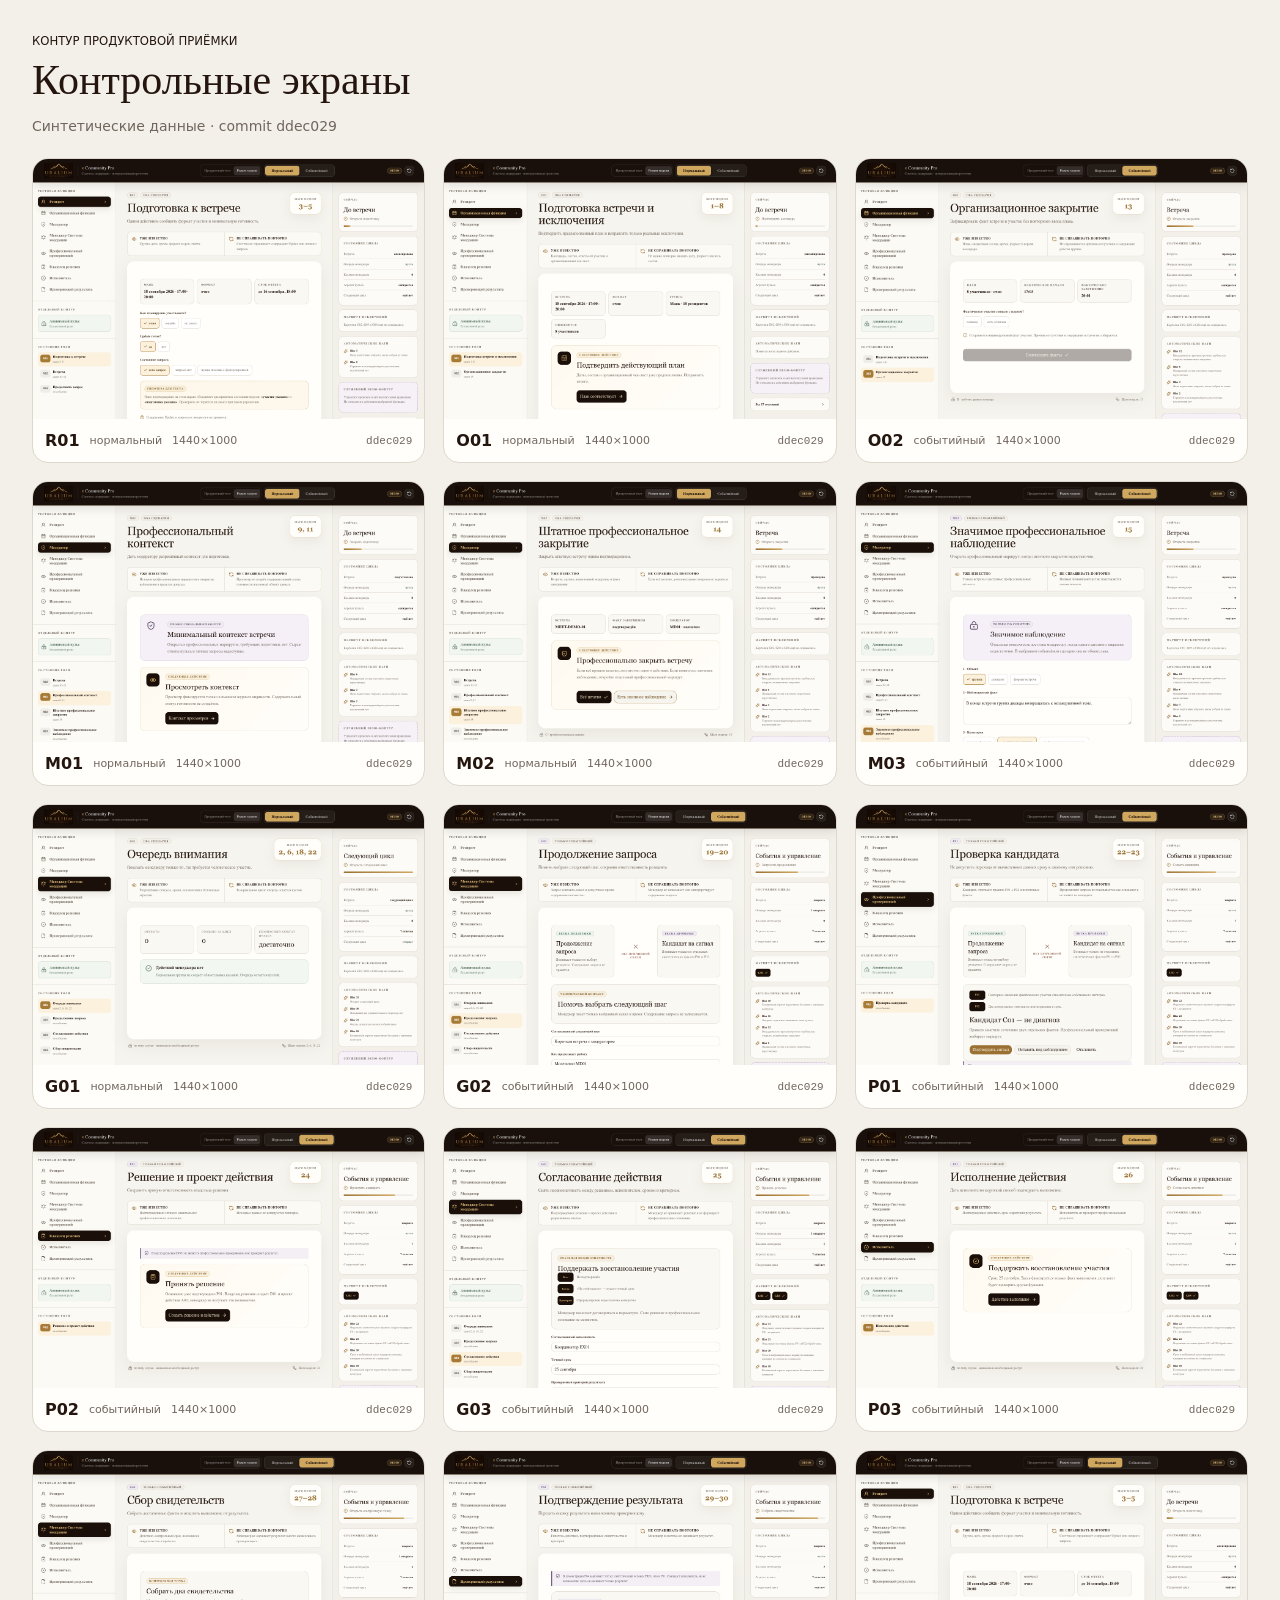
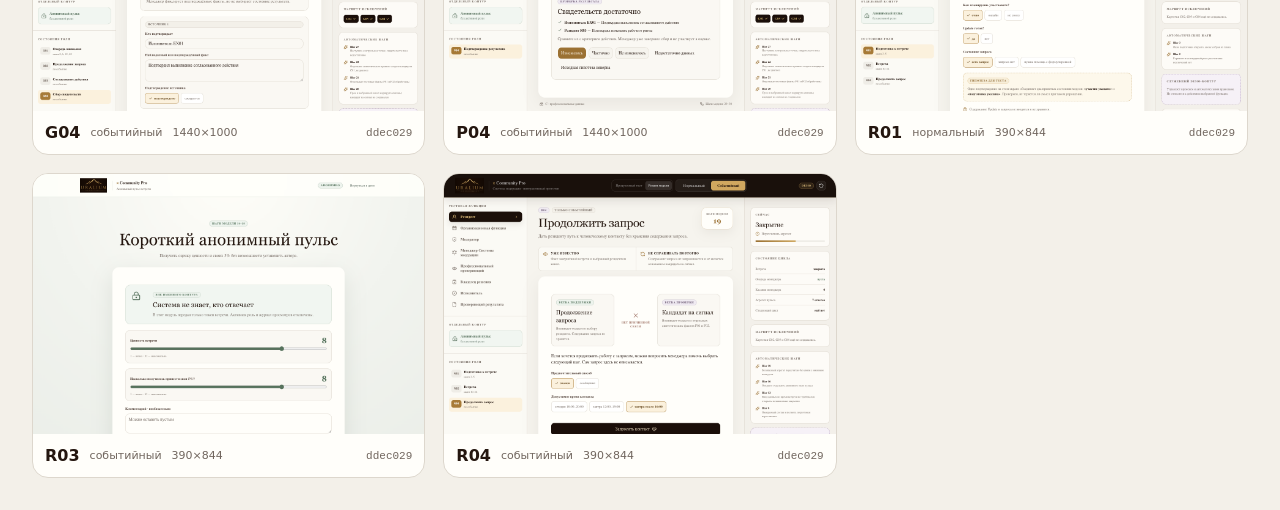
==== review/index.html @ 51c95e65 "Publish guided product test prototype" ====
<!doctype html><html lang="ru"><meta charset="utf-8"><meta name="viewport" content="width=device-width,initial-scale=1"><title>Community Pro · контрольные экраны</title><style>body{margin:0;background:#f3f0e9;color:#24160f;font:14px system-ui;padding:32px}header{max-width:1400px;margin:auto auto 24px}h1{font:42px Georgia;margin:8px 0}p{color:#71665e}.grid{display:grid;grid-template-columns:repeat(auto-fit,minmax(320px,1fr));gap:18px;max-width:1400px;margin:auto}article{background:#fffefa;border:1px solid #ddd7cd;border-radius:16px;overflow:hidden}img{display:block;width:100%;height:260px;object-fit:cover;object-position:top}article div{display:flex;gap:10px;align-items:center;padding:12px}article b{font-size:16px}article span,code{color:#71665e;font-size:11px}code{margin-left:auto}</style><header><small>КОНТУР ПРОДУКТОВОЙ ПРИЁМКИ</small><h1>Контрольные экраны</h1><p>Синтетические данные · commit ddec029</p></header><main class="grid"><article><a href="screens/latest/desktop-R01.png"><img src="screens/latest/desktop-R01.png" alt="R01"></a><div><b>R01</b><span>нормальный</span><span>1440×1000</span><code>ddec029</code></div></article><article><a href="screens/latest/desktop-O01.png"><img src="screens/latest/desktop-O01.png" alt="O01"></a><div><b>O01</b><span>нормальный</span><span>1440×1000</span><code>ddec029</code></div></article><article><a href="screens/latest/desktop-O02.png"><img src="screens/latest/desktop-O02.png" alt="O02"></a><div><b>O02</b><span>событийный</span><span>1440×1000</span><code>ddec029</code></div></article><article><a href="screens/latest/desktop-M01.png"><img src="screens/latest/desktop-M01.png" alt="M01"></a><div><b>M01</b><span>нормальный</span><span>1440×1000</span><code>ddec029</code></div></article><article><a href="screens/latest/desktop-M02.png"><img src="screens/latest/desktop-M02.png" alt="M02"></a><div><b>M02</b><span>нормальный</span><span>1440×1000</span><code>ddec029</code></div></article><article><a href="screens/latest/desktop-M03.png"><img src="screens/latest/desktop-M03.png" alt="M03"></a><div><b>M03</b><span>событийный</span><span>1440×1000</span><code>ddec029</code></div></article><article><a href="screens/latest/desktop-G01.png"><img src="screens/latest/desktop-G01.png" alt="G01"></a><div><b>G01</b><span>нормальный</span><span>1440×1000</span><code>ddec029</code></div></article><article><a href="screens/latest/desktop-G02.png"><img src="screens/latest/desktop-G02.png" alt="G02"></a><div><b>G02</b><span>событийный</span><span>1440×1000</span><code>ddec029</code></div></article><article><a href="screens/latest/desktop-P01.png"><img src="screens/latest/desktop-P01.png" alt="P01"></a><div><b>P01</b><span>событийный</span><span>1440×1000</span><code>ddec029</code></div></article><article><a href="screens/latest/desktop-P02.png"><img src="screens/latest/desktop-P02.png" alt="P02"></a><div><b>P02</b><span>событийный</span><span>1440×1000</span><code>ddec029</code></div></article><article><a href="screens/latest/desktop-G03.png"><img src="screens/latest/desktop-G03.png" alt="G03"></a><div><b>G03</b><span>событийный</span><span>1440×1000</span><code>ddec029</code></div></article><article><a href="screens/latest/desktop-P03.png"><img src="screens/latest/desktop-P03.png" alt="P03"></a><div><b>P03</b><span>событийный</span><span>1440×1000</span><code>ddec029</code></div></article><article><a href="screens/latest/desktop-G04.png"><img src="screens/latest/desktop-G04.png" alt="G04"></a><div><b>G04</b><span>событийный</span><span>1440×1000</span><code>ddec029</code></div></article><article><a href="screens/latest/desktop-P04.png"><img src="screens/latest/desktop-P04.png" alt="P04"></a><div><b>P04</b><span>событийный</span><span>1440×1000</span><code>ddec029</code></div></article><article><a href="screens/latest/mobile-R01.png"><img src="screens/latest/mobile-R01.png" alt="R01"></a><div><b>R01</b><span>нормальный</span><span>390×844</span><code>ddec029</code></div></article><article><a href="screens/latest/mobile-R03.png"><img src="screens/latest/mobile-R03.png" alt="R03"></a><div><b>R03</b><span>событийный</span><span>390×844</span><code>ddec029</code></div></article><article><a href="screens/latest/mobile-R04.png"><img src="screens/latest/mobile-R04.png" alt="R04"></a><div><b>R04</b><span>событийный</span><span>390×844</span><code>ddec029</code></div></article></main></html>
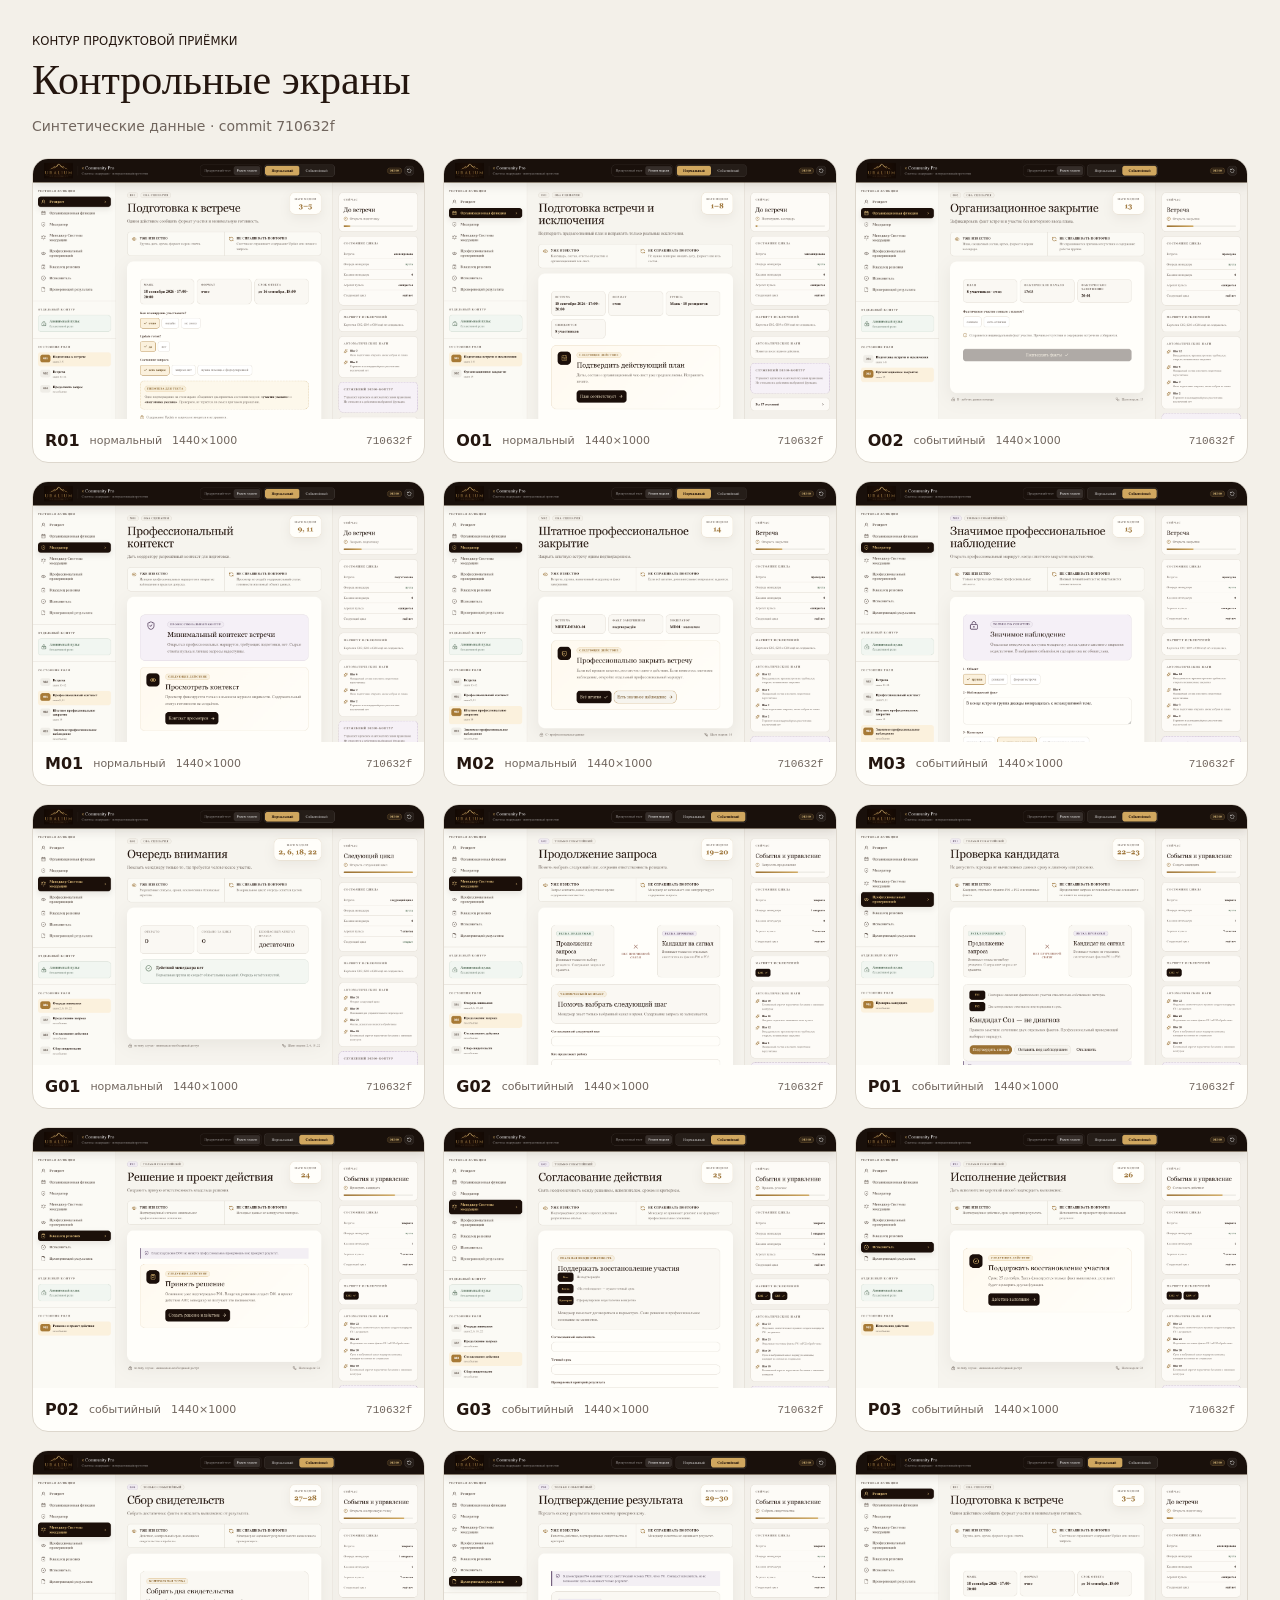
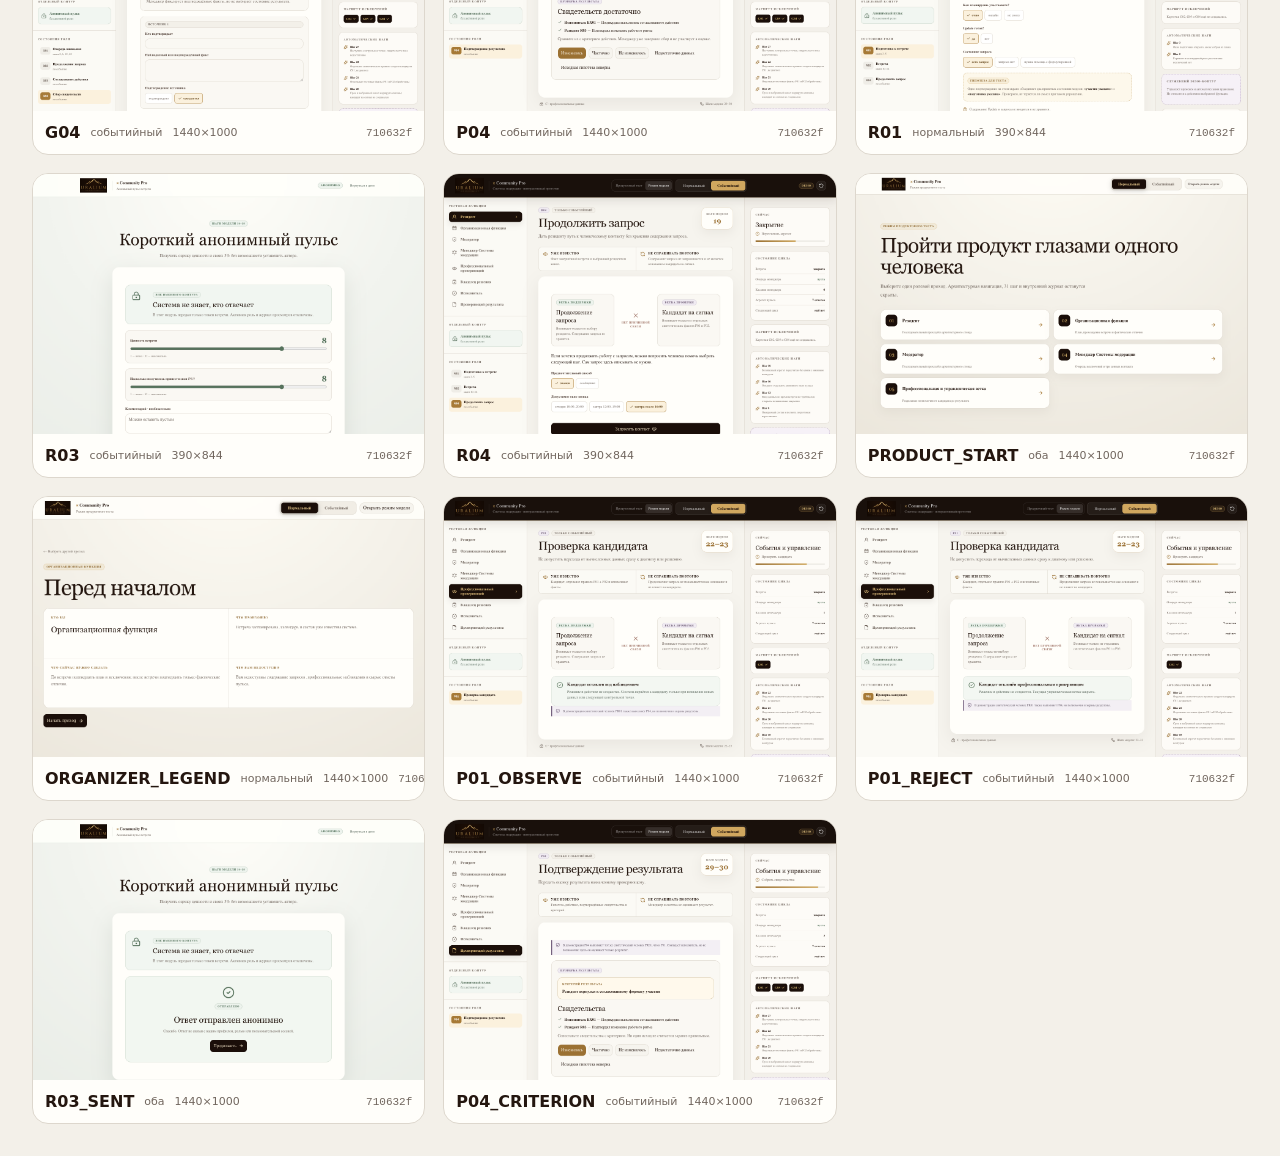
==== commit d14381e1: "Publish final manual-test corrections" ====
--- a/review/index.html
+++ b/review/index.html
@@ -1 +1 @@
-<!doctype html><html lang="ru"><meta charset="utf-8"><meta name="viewport" content="width=device-width,initial-scale=1"><title>Community Pro · контрольные экраны</title><style>body{margin:0;background:#f3f0e9;color:#24160f;font:14px system-ui;padding:32px}header{max-width:1400px;margin:auto auto 24px}h1{font:42px Georgia;margin:8px 0}p{color:#71665e}.grid{display:grid;grid-template-columns:repeat(auto-fit,minmax(320px,1fr));gap:18px;max-width:1400px;margin:auto}article{background:#fffefa;border:1px solid #ddd7cd;border-radius:16px;overflow:hidden}img{display:block;width:100%;height:260px;object-fit:cover;object-position:top}article div{display:flex;gap:10px;align-items:center;padding:12px}article b{font-size:16px}article span,code{color:#71665e;font-size:11px}code{margin-left:auto}</style><header><small>КОНТУР ПРОДУКТОВОЙ ПРИЁМКИ</small><h1>Контрольные экраны</h1><p>Синтетические данные · commit ddec029</p></header><main class="grid"><article><a href="screens/latest/desktop-R01.png"><img src="screens/latest/desktop-R01.png" alt="R01"></a><div><b>R01</b><span>нормальный</span><span>1440×1000</span><code>ddec029</code></div></article><article><a href="screens/latest/desktop-O01.png"><img src="screens/latest/desktop-O01.png" alt="O01"></a><div><b>O01</b><span>нормальный</span><span>1440×1000</span><code>ddec029</code></div></article><article><a href="screens/latest/desktop-O02.png"><img src="screens/latest/desktop-O02.png" alt="O02"></a><div><b>O02</b><span>событийный</span><span>1440×1000</span><code>ddec029</code></div></article><article><a href="screens/latest/desktop-M01.png"><img src="screens/latest/desktop-M01.png" alt="M01"></a><div><b>M01</b><span>нормальный</span><span>1440×1000</span><code>ddec029</code></div></article><article><a href="screens/latest/desktop-M02.png"><img src="screens/latest/desktop-M02.png" alt="M02"></a><div><b>M02</b><span>нормальный</span><span>1440×1000</span><code>ddec029</code></div></article><article><a href="screens/latest/desktop-M03.png"><img src="screens/latest/desktop-M03.png" alt="M03"></a><div><b>M03</b><span>событийный</span><span>1440×1000</span><code>ddec029</code></div></article><article><a href="screens/latest/desktop-G01.png"><img src="screens/latest/desktop-G01.png" alt="G01"></a><div><b>G01</b><span>нормальный</span><span>1440×1000</span><code>ddec029</code></div></article><article><a href="screens/latest/desktop-G02.png"><img src="screens/latest/desktop-G02.png" alt="G02"></a><div><b>G02</b><span>событийный</span><span>1440×1000</span><code>ddec029</code></div></article><article><a href="screens/latest/desktop-P01.png"><img src="screens/latest/desktop-P01.png" alt="P01"></a><div><b>P01</b><span>событийный</span><span>1440×1000</span><code>ddec029</code></div></article><article><a href="screens/latest/desktop-P02.png"><img src="screens/latest/desktop-P02.png" alt="P02"></a><div><b>P02</b><span>событийный</span><span>1440×1000</span><code>ddec029</code></div></article><article><a href="screens/latest/desktop-G03.png"><img src="screens/latest/desktop-G03.png" alt="G03"></a><div><b>G03</b><span>событийный</span><span>1440×1000</span><code>ddec029</code></div></article><article><a href="screens/latest/desktop-P03.png"><img src="screens/latest/desktop-P03.png" alt="P03"></a><div><b>P03</b><span>событийный</span><span>1440×1000</span><code>ddec029</code></div></article><article><a href="screens/latest/desktop-G04.png"><img src="screens/latest/desktop-G04.png" alt="G04"></a><div><b>G04</b><span>событийный</span><span>1440×1000</span><code>ddec029</code></div></article><article><a href="screens/latest/desktop-P04.png"><img src="screens/latest/desktop-P04.png" alt="P04"></a><div><b>P04</b><span>событийный</span><span>1440×1000</span><code>ddec029</code></div></article><article><a href="screens/latest/mobile-R01.png"><img src="screens/latest/mobile-R01.png" alt="R01"></a><div><b>R01</b><span>нормальный</span><span>390×844</span><code>ddec029</code></div></article><article><a href="screens/latest/mobile-R03.png"><img src="screens/latest/mobile-R03.png" alt="R03"></a><div><b>R03</b><span>событийный</span><span>390×844</span><code>ddec029</code></div></article><article><a href="screens/latest/mobile-R04.png"><img src="screens/latest/mobile-R04.png" alt="R04"></a><div><b>R04</b><span>событийный</span><span>390×844</span><code>ddec029</code></div></article></main></html>+<!doctype html><html lang="ru"><meta charset="utf-8"><meta name="viewport" content="width=device-width,initial-scale=1"><title>Community Pro · контрольные экраны</title><style>body{margin:0;background:#f3f0e9;color:#24160f;font:14px system-ui;padding:32px}header{max-width:1400px;margin:auto auto 24px}h1{font:42px Georgia;margin:8px 0}p{color:#71665e}.grid{display:grid;grid-template-columns:repeat(auto-fit,minmax(320px,1fr));gap:18px;max-width:1400px;margin:auto}article{background:#fffefa;border:1px solid #ddd7cd;border-radius:16px;overflow:hidden}img{display:block;width:100%;height:260px;object-fit:cover;object-position:top}article div{display:flex;gap:10px;align-items:center;padding:12px}article b{font-size:16px}article span,code{color:#71665e;font-size:11px}code{margin-left:auto}</style><header><small>КОНТУР ПРОДУКТОВОЙ ПРИЁМКИ</small><h1>Контрольные экраны</h1><p>Синтетические данные · commit 710632f</p></header><main class="grid"><article><a href="screens/latest/desktop-R01.png"><img src="screens/latest/desktop-R01.png" alt="R01"></a><div><b>R01</b><span>нормальный</span><span>1440×1000</span><code>710632f</code></div></article><article><a href="screens/latest/desktop-O01.png"><img src="screens/latest/desktop-O01.png" alt="O01"></a><div><b>O01</b><span>нормальный</span><span>1440×1000</span><code>710632f</code></div></article><article><a href="screens/latest/desktop-O02.png"><img src="screens/latest/desktop-O02.png" alt="O02"></a><div><b>O02</b><span>событийный</span><span>1440×1000</span><code>710632f</code></div></article><article><a href="screens/latest/desktop-M01.png"><img src="screens/latest/desktop-M01.png" alt="M01"></a><div><b>M01</b><span>нормальный</span><span>1440×1000</span><code>710632f</code></div></article><article><a href="screens/latest/desktop-M02.png"><img src="screens/latest/desktop-M02.png" alt="M02"></a><div><b>M02</b><span>нормальный</span><span>1440×1000</span><code>710632f</code></div></article><article><a href="screens/latest/desktop-M03.png"><img src="screens/latest/desktop-M03.png" alt="M03"></a><div><b>M03</b><span>событийный</span><span>1440×1000</span><code>710632f</code></div></article><article><a href="screens/latest/desktop-G01.png"><img src="screens/latest/desktop-G01.png" alt="G01"></a><div><b>G01</b><span>нормальный</span><span>1440×1000</span><code>710632f</code></div></article><article><a href="screens/latest/desktop-G02.png"><img src="screens/latest/desktop-G02.png" alt="G02"></a><div><b>G02</b><span>событийный</span><span>1440×1000</span><code>710632f</code></div></article><article><a href="screens/latest/desktop-P01.png"><img src="screens/latest/desktop-P01.png" alt="P01"></a><div><b>P01</b><span>событийный</span><span>1440×1000</span><code>710632f</code></div></article><article><a href="screens/latest/desktop-P02.png"><img src="screens/latest/desktop-P02.png" alt="P02"></a><div><b>P02</b><span>событийный</span><span>1440×1000</span><code>710632f</code></div></article><article><a href="screens/latest/desktop-G03.png"><img src="screens/latest/desktop-G03.png" alt="G03"></a><div><b>G03</b><span>событийный</span><span>1440×1000</span><code>710632f</code></div></article><article><a href="screens/latest/desktop-P03.png"><img src="screens/latest/desktop-P03.png" alt="P03"></a><div><b>P03</b><span>событийный</span><span>1440×1000</span><code>710632f</code></div></article><article><a href="screens/latest/desktop-G04.png"><img src="screens/latest/desktop-G04.png" alt="G04"></a><div><b>G04</b><span>событийный</span><span>1440×1000</span><code>710632f</code></div></article><article><a href="screens/latest/desktop-P04.png"><img src="screens/latest/desktop-P04.png" alt="P04"></a><div><b>P04</b><span>событийный</span><span>1440×1000</span><code>710632f</code></div></article><article><a href="screens/latest/mobile-R01.png"><img src="screens/latest/mobile-R01.png" alt="R01"></a><div><b>R01</b><span>нормальный</span><span>390×844</span><code>710632f</code></div></article><article><a href="screens/latest/mobile-R03.png"><img src="screens/latest/mobile-R03.png" alt="R03"></a><div><b>R03</b><span>событийный</span><span>390×844</span><code>710632f</code></div></article><article><a href="screens/latest/mobile-R04.png"><img src="screens/latest/mobile-R04.png" alt="R04"></a><div><b>R04</b><span>событийный</span><span>390×844</span><code>710632f</code></div></article><article><a href="screens/latest/desktop-product-start-PRODUCT_START.png"><img src="screens/latest/desktop-product-start-PRODUCT_START.png" alt="PRODUCT_START"></a><div><b>PRODUCT_START</b><span>оба</span><span>1440×1000</span><code>710632f</code></div></article><article><a href="screens/latest/desktop-organizer-legend-ORGANIZER_LEGEND.png"><img src="screens/latest/desktop-organizer-legend-ORGANIZER_LEGEND.png" alt="ORGANIZER_LEGEND"></a><div><b>ORGANIZER_LEGEND</b><span>нормальный</span><span>1440×1000</span><code>710632f</code></div></article><article><a href="screens/latest/desktop-p01-observe-P01_OBSERVE.png"><img src="screens/latest/desktop-p01-observe-P01_OBSERVE.png" alt="P01_OBSERVE"></a><div><b>P01_OBSERVE</b><span>событийный</span><span>1440×1000</span><code>710632f</code></div></article><article><a href="screens/latest/desktop-p01-reject-P01_REJECT.png"><img src="screens/latest/desktop-p01-reject-P01_REJECT.png" alt="P01_REJECT"></a><div><b>P01_REJECT</b><span>событийный</span><span>1440×1000</span><code>710632f</code></div></article><article><a href="screens/latest/desktop-r03-sent-R03_SENT.png"><img src="screens/latest/desktop-r03-sent-R03_SENT.png" alt="R03_SENT"></a><div><b>R03_SENT</b><span>оба</span><span>1440×1000</span><code>710632f</code></div></article><article><a href="screens/latest/desktop-p04-criterion-P04_CRITERION.png"><img src="screens/latest/desktop-p04-criterion-P04_CRITERION.png" alt="P04_CRITERION"></a><div><b>P04_CRITERION</b><span>событийный</span><span>1440×1000</span><code>710632f</code></div></article></main></html>
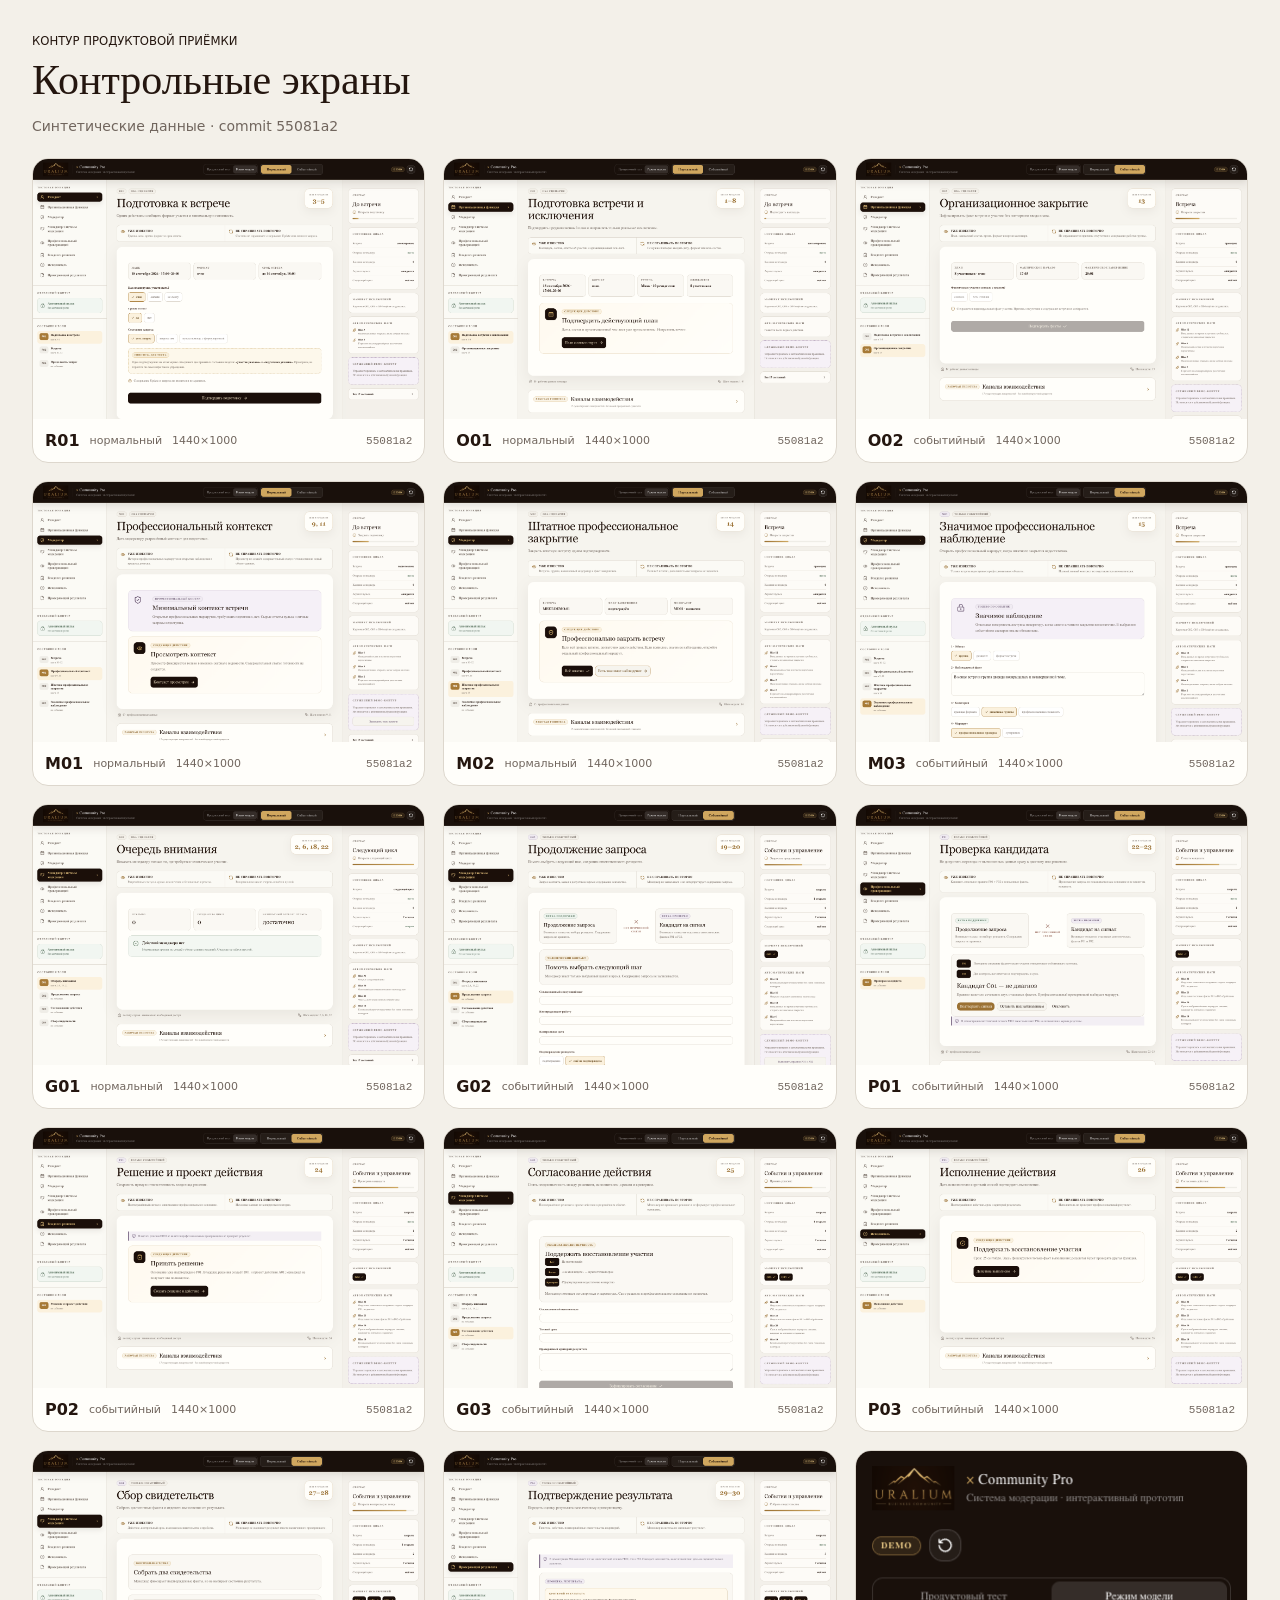
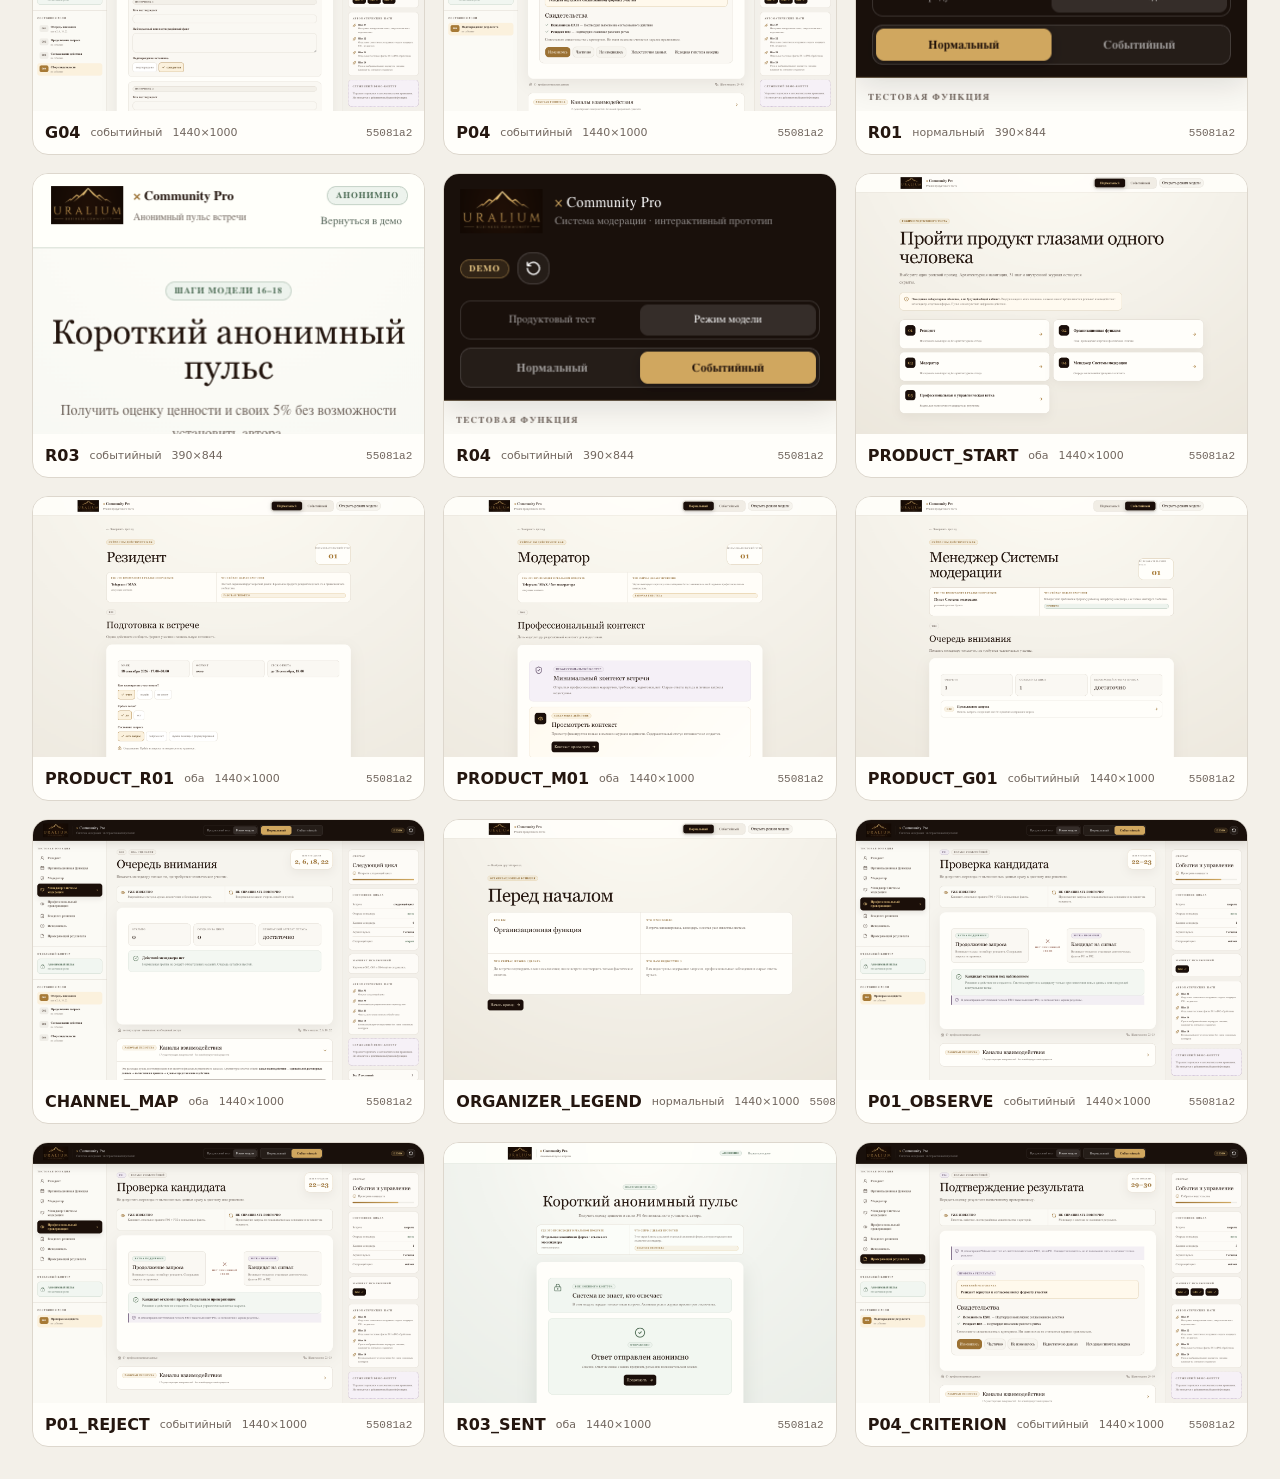
==== commit 53ca2b3b: "Publish interaction channel guidance" ====
--- a/review/index.html
+++ b/review/index.html
@@ -1 +1 @@
-<!doctype html><html lang="ru"><meta charset="utf-8"><meta name="viewport" content="width=device-width,initial-scale=1"><title>Community Pro · контрольные экраны</title><style>body{margin:0;background:#f3f0e9;color:#24160f;font:14px system-ui;padding:32px}header{max-width:1400px;margin:auto auto 24px}h1{font:42px Georgia;margin:8px 0}p{color:#71665e}.grid{display:grid;grid-template-columns:repeat(auto-fit,minmax(320px,1fr));gap:18px;max-width:1400px;margin:auto}article{background:#fffefa;border:1px solid #ddd7cd;border-radius:16px;overflow:hidden}img{display:block;width:100%;height:260px;object-fit:cover;object-position:top}article div{display:flex;gap:10px;align-items:center;padding:12px}article b{font-size:16px}article span,code{color:#71665e;font-size:11px}code{margin-left:auto}</style><header><small>КОНТУР ПРОДУКТОВОЙ ПРИЁМКИ</small><h1>Контрольные экраны</h1><p>Синтетические данные · commit 710632f</p></header><main class="grid"><article><a href="screens/latest/desktop-R01.png"><img src="screens/latest/desktop-R01.png" alt="R01"></a><div><b>R01</b><span>нормальный</span><span>1440×1000</span><code>710632f</code></div></article><article><a href="screens/latest/desktop-O01.png"><img src="screens/latest/desktop-O01.png" alt="O01"></a><div><b>O01</b><span>нормальный</span><span>1440×1000</span><code>710632f</code></div></article><article><a href="screens/latest/desktop-O02.png"><img src="screens/latest/desktop-O02.png" alt="O02"></a><div><b>O02</b><span>событийный</span><span>1440×1000</span><code>710632f</code></div></article><article><a href="screens/latest/desktop-M01.png"><img src="screens/latest/desktop-M01.png" alt="M01"></a><div><b>M01</b><span>нормальный</span><span>1440×1000</span><code>710632f</code></div></article><article><a href="screens/latest/desktop-M02.png"><img src="screens/latest/desktop-M02.png" alt="M02"></a><div><b>M02</b><span>нормальный</span><span>1440×1000</span><code>710632f</code></div></article><article><a href="screens/latest/desktop-M03.png"><img src="screens/latest/desktop-M03.png" alt="M03"></a><div><b>M03</b><span>событийный</span><span>1440×1000</span><code>710632f</code></div></article><article><a href="screens/latest/desktop-G01.png"><img src="screens/latest/desktop-G01.png" alt="G01"></a><div><b>G01</b><span>нормальный</span><span>1440×1000</span><code>710632f</code></div></article><article><a href="screens/latest/desktop-G02.png"><img src="screens/latest/desktop-G02.png" alt="G02"></a><div><b>G02</b><span>событийный</span><span>1440×1000</span><code>710632f</code></div></article><article><a href="screens/latest/desktop-P01.png"><img src="screens/latest/desktop-P01.png" alt="P01"></a><div><b>P01</b><span>событийный</span><span>1440×1000</span><code>710632f</code></div></article><article><a href="screens/latest/desktop-P02.png"><img src="screens/latest/desktop-P02.png" alt="P02"></a><div><b>P02</b><span>событийный</span><span>1440×1000</span><code>710632f</code></div></article><article><a href="screens/latest/desktop-G03.png"><img src="screens/latest/desktop-G03.png" alt="G03"></a><div><b>G03</b><span>событийный</span><span>1440×1000</span><code>710632f</code></div></article><article><a href="screens/latest/desktop-P03.png"><img src="screens/latest/desktop-P03.png" alt="P03"></a><div><b>P03</b><span>событийный</span><span>1440×1000</span><code>710632f</code></div></article><article><a href="screens/latest/desktop-G04.png"><img src="screens/latest/desktop-G04.png" alt="G04"></a><div><b>G04</b><span>событийный</span><span>1440×1000</span><code>710632f</code></div></article><article><a href="screens/latest/desktop-P04.png"><img src="screens/latest/desktop-P04.png" alt="P04"></a><div><b>P04</b><span>событийный</span><span>1440×1000</span><code>710632f</code></div></article><article><a href="screens/latest/mobile-R01.png"><img src="screens/latest/mobile-R01.png" alt="R01"></a><div><b>R01</b><span>нормальный</span><span>390×844</span><code>710632f</code></div></article><article><a href="screens/latest/mobile-R03.png"><img src="screens/latest/mobile-R03.png" alt="R03"></a><div><b>R03</b><span>событийный</span><span>390×844</span><code>710632f</code></div></article><article><a href="screens/latest/mobile-R04.png"><img src="screens/latest/mobile-R04.png" alt="R04"></a><div><b>R04</b><span>событийный</span><span>390×844</span><code>710632f</code></div></article><article><a href="screens/latest/desktop-product-start-PRODUCT_START.png"><img src="screens/latest/desktop-product-start-PRODUCT_START.png" alt="PRODUCT_START"></a><div><b>PRODUCT_START</b><span>оба</span><span>1440×1000</span><code>710632f</code></div></article><article><a href="screens/latest/desktop-organizer-legend-ORGANIZER_LEGEND.png"><img src="screens/latest/desktop-organizer-legend-ORGANIZER_LEGEND.png" alt="ORGANIZER_LEGEND"></a><div><b>ORGANIZER_LEGEND</b><span>нормальный</span><span>1440×1000</span><code>710632f</code></div></article><article><a href="screens/latest/desktop-p01-observe-P01_OBSERVE.png"><img src="screens/latest/desktop-p01-observe-P01_OBSERVE.png" alt="P01_OBSERVE"></a><div><b>P01_OBSERVE</b><span>событийный</span><span>1440×1000</span><code>710632f</code></div></article><article><a href="screens/latest/desktop-p01-reject-P01_REJECT.png"><img src="screens/latest/desktop-p01-reject-P01_REJECT.png" alt="P01_REJECT"></a><div><b>P01_REJECT</b><span>событийный</span><span>1440×1000</span><code>710632f</code></div></article><article><a href="screens/latest/desktop-r03-sent-R03_SENT.png"><img src="screens/latest/desktop-r03-sent-R03_SENT.png" alt="R03_SENT"></a><div><b>R03_SENT</b><span>оба</span><span>1440×1000</span><code>710632f</code></div></article><article><a href="screens/latest/desktop-p04-criterion-P04_CRITERION.png"><img src="screens/latest/desktop-p04-criterion-P04_CRITERION.png" alt="P04_CRITERION"></a><div><b>P04_CRITERION</b><span>событийный</span><span>1440×1000</span><code>710632f</code></div></article></main></html>+<!doctype html><html lang="ru"><meta charset="utf-8"><meta name="viewport" content="width=device-width,initial-scale=1"><title>Community Pro · контрольные экраны</title><style>body{margin:0;background:#f3f0e9;color:#24160f;font:14px system-ui;padding:32px}header{max-width:1400px;margin:auto auto 24px}h1{font:42px Georgia;margin:8px 0}p{color:#71665e}.grid{display:grid;grid-template-columns:repeat(auto-fit,minmax(320px,1fr));gap:18px;max-width:1400px;margin:auto}article{background:#fffefa;border:1px solid #ddd7cd;border-radius:16px;overflow:hidden}img{display:block;width:100%;height:260px;object-fit:cover;object-position:top}article div{display:flex;gap:10px;align-items:center;padding:12px}article b{font-size:16px}article span,code{color:#71665e;font-size:11px}code{margin-left:auto}</style><header><small>КОНТУР ПРОДУКТОВОЙ ПРИЁМКИ</small><h1>Контрольные экраны</h1><p>Синтетические данные · commit 55081a2</p></header><main class="grid"><article><a href="screens/latest/desktop-R01.png"><img src="screens/latest/desktop-R01.png" alt="R01"></a><div><b>R01</b><span>нормальный</span><span>1440×1000</span><code>55081a2</code></div></article><article><a href="screens/latest/desktop-O01.png"><img src="screens/latest/desktop-O01.png" alt="O01"></a><div><b>O01</b><span>нормальный</span><span>1440×1000</span><code>55081a2</code></div></article><article><a href="screens/latest/desktop-O02.png"><img src="screens/latest/desktop-O02.png" alt="O02"></a><div><b>O02</b><span>событийный</span><span>1440×1000</span><code>55081a2</code></div></article><article><a href="screens/latest/desktop-M01.png"><img src="screens/latest/desktop-M01.png" alt="M01"></a><div><b>M01</b><span>нормальный</span><span>1440×1000</span><code>55081a2</code></div></article><article><a href="screens/latest/desktop-M02.png"><img src="screens/latest/desktop-M02.png" alt="M02"></a><div><b>M02</b><span>нормальный</span><span>1440×1000</span><code>55081a2</code></div></article><article><a href="screens/latest/desktop-M03.png"><img src="screens/latest/desktop-M03.png" alt="M03"></a><div><b>M03</b><span>событийный</span><span>1440×1000</span><code>55081a2</code></div></article><article><a href="screens/latest/desktop-G01.png"><img src="screens/latest/desktop-G01.png" alt="G01"></a><div><b>G01</b><span>нормальный</span><span>1440×1000</span><code>55081a2</code></div></article><article><a href="screens/latest/desktop-G02.png"><img src="screens/latest/desktop-G02.png" alt="G02"></a><div><b>G02</b><span>событийный</span><span>1440×1000</span><code>55081a2</code></div></article><article><a href="screens/latest/desktop-P01.png"><img src="screens/latest/desktop-P01.png" alt="P01"></a><div><b>P01</b><span>событийный</span><span>1440×1000</span><code>55081a2</code></div></article><article><a href="screens/latest/desktop-P02.png"><img src="screens/latest/desktop-P02.png" alt="P02"></a><div><b>P02</b><span>событийный</span><span>1440×1000</span><code>55081a2</code></div></article><article><a href="screens/latest/desktop-G03.png"><img src="screens/latest/desktop-G03.png" alt="G03"></a><div><b>G03</b><span>событийный</span><span>1440×1000</span><code>55081a2</code></div></article><article><a href="screens/latest/desktop-P03.png"><img src="screens/latest/desktop-P03.png" alt="P03"></a><div><b>P03</b><span>событийный</span><span>1440×1000</span><code>55081a2</code></div></article><article><a href="screens/latest/desktop-G04.png"><img src="screens/latest/desktop-G04.png" alt="G04"></a><div><b>G04</b><span>событийный</span><span>1440×1000</span><code>55081a2</code></div></article><article><a href="screens/latest/desktop-P04.png"><img src="screens/latest/desktop-P04.png" alt="P04"></a><div><b>P04</b><span>событийный</span><span>1440×1000</span><code>55081a2</code></div></article><article><a href="screens/latest/mobile-R01.png"><img src="screens/latest/mobile-R01.png" alt="R01"></a><div><b>R01</b><span>нормальный</span><span>390×844</span><code>55081a2</code></div></article><article><a href="screens/latest/mobile-R03.png"><img src="screens/latest/mobile-R03.png" alt="R03"></a><div><b>R03</b><span>событийный</span><span>390×844</span><code>55081a2</code></div></article><article><a href="screens/latest/mobile-R04.png"><img src="screens/latest/mobile-R04.png" alt="R04"></a><div><b>R04</b><span>событийный</span><span>390×844</span><code>55081a2</code></div></article><article><a href="screens/latest/desktop-product-start-PRODUCT_START.png"><img src="screens/latest/desktop-product-start-PRODUCT_START.png" alt="PRODUCT_START"></a><div><b>PRODUCT_START</b><span>оба</span><span>1440×1000</span><code>55081a2</code></div></article><article><a href="screens/latest/desktop-product-r01-channel-PRODUCT_R01.png"><img src="screens/latest/desktop-product-r01-channel-PRODUCT_R01.png" alt="PRODUCT_R01"></a><div><b>PRODUCT_R01</b><span>оба</span><span>1440×1000</span><code>55081a2</code></div></article><article><a href="screens/latest/desktop-product-m01-channel-PRODUCT_M01.png"><img src="screens/latest/desktop-product-m01-channel-PRODUCT_M01.png" alt="PRODUCT_M01"></a><div><b>PRODUCT_M01</b><span>оба</span><span>1440×1000</span><code>55081a2</code></div></article><article><a href="screens/latest/desktop-product-g01-channel-PRODUCT_G01.png"><img src="screens/latest/desktop-product-g01-channel-PRODUCT_G01.png" alt="PRODUCT_G01"></a><div><b>PRODUCT_G01</b><span>событийный</span><span>1440×1000</span><code>55081a2</code></div></article><article><a href="screens/latest/desktop-channel-map-CHANNEL_MAP.png"><img src="screens/latest/desktop-channel-map-CHANNEL_MAP.png" alt="CHANNEL_MAP"></a><div><b>CHANNEL_MAP</b><span>оба</span><span>1440×1000</span><code>55081a2</code></div></article><article><a href="screens/latest/desktop-organizer-legend-ORGANIZER_LEGEND.png"><img src="screens/latest/desktop-organizer-legend-ORGANIZER_LEGEND.png" alt="ORGANIZER_LEGEND"></a><div><b>ORGANIZER_LEGEND</b><span>нормальный</span><span>1440×1000</span><code>55081a2</code></div></article><article><a href="screens/latest/desktop-p01-observe-P01_OBSERVE.png"><img src="screens/latest/desktop-p01-observe-P01_OBSERVE.png" alt="P01_OBSERVE"></a><div><b>P01_OBSERVE</b><span>событийный</span><span>1440×1000</span><code>55081a2</code></div></article><article><a href="screens/latest/desktop-p01-reject-P01_REJECT.png"><img src="screens/latest/desktop-p01-reject-P01_REJECT.png" alt="P01_REJECT"></a><div><b>P01_REJECT</b><span>событийный</span><span>1440×1000</span><code>55081a2</code></div></article><article><a href="screens/latest/desktop-r03-sent-R03_SENT.png"><img src="screens/latest/desktop-r03-sent-R03_SENT.png" alt="R03_SENT"></a><div><b>R03_SENT</b><span>оба</span><span>1440×1000</span><code>55081a2</code></div></article><article><a href="screens/latest/desktop-p04-criterion-P04_CRITERION.png"><img src="screens/latest/desktop-p04-criterion-P04_CRITERION.png" alt="P04_CRITERION"></a><div><b>P04_CRITERION</b><span>событийный</span><span>1440×1000</span><code>55081a2</code></div></article></main></html>
